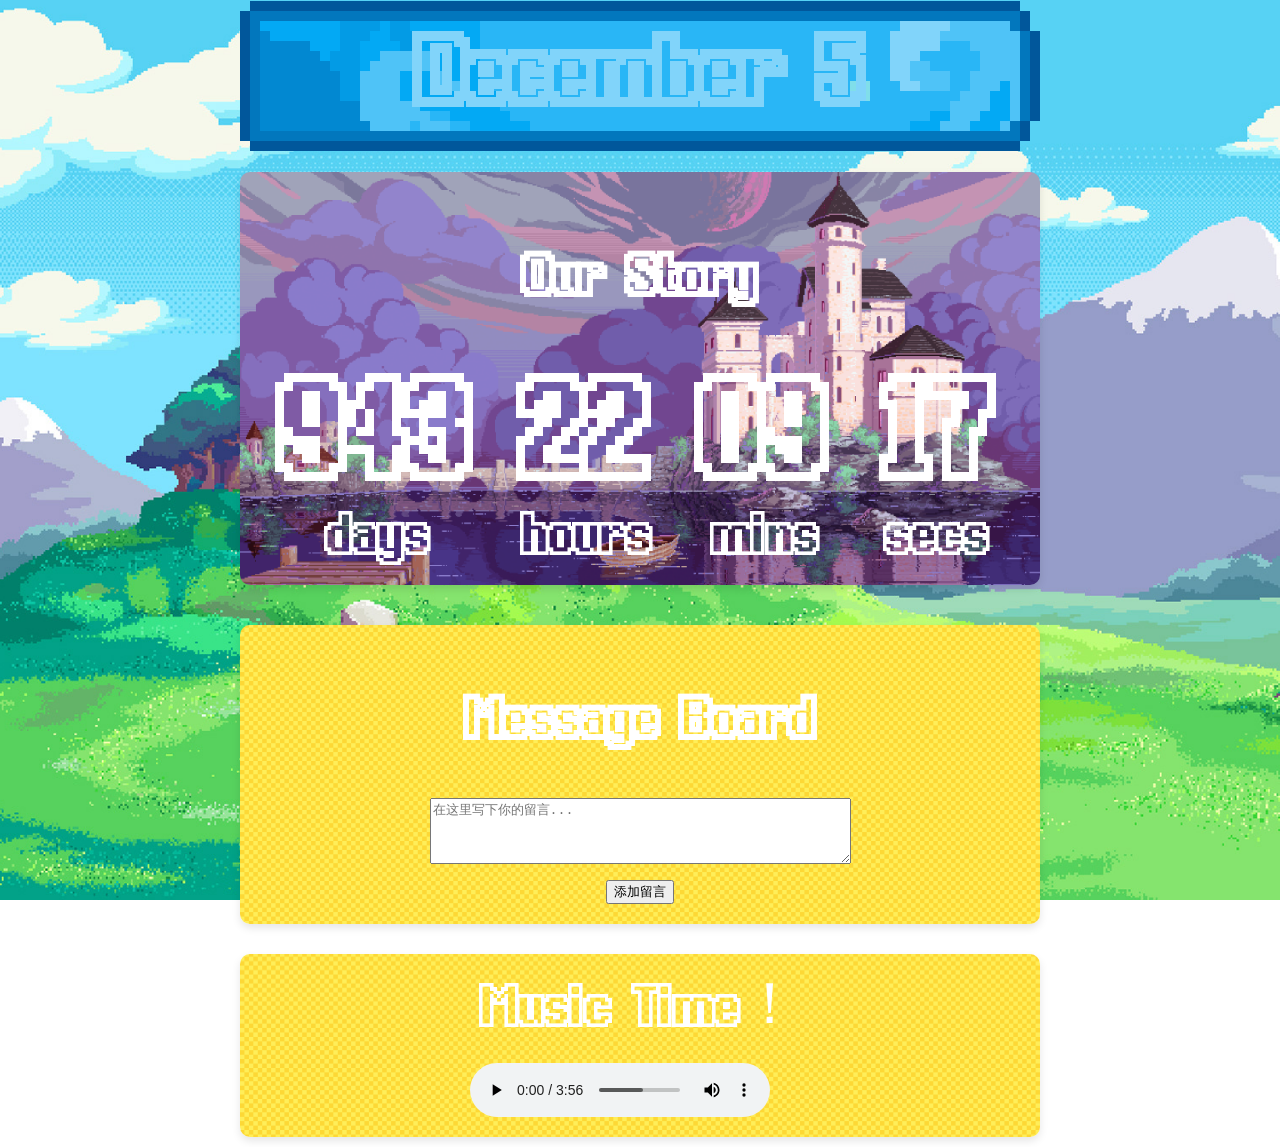
==== index.html @ 90c89a12 "Update and rename main.html to index.html" ====
<!DOCTYPE html>
<html lang="en">
<head>
    <meta charset="UTF-8">
    <meta name="viewport" content="width=device-width, initial-scale=1.0">
    <title>我们的纪念网站</title>
    <link rel="stylesheet" href="css/styles.css">
    <script src="scripts/header_date.js" defer></script>
    <script src="scripts/timer.js" defer></script> 
    <script src="scripts/message.js" defer></script> 
</head>
<body>
    <!-- banner -->
    <header>
        <h1 id="currentDate"></h1>
    </header>

    <!-- timer -->
    <div class="container">
        <h3>Our Story</h3>
        <div class="countdown-container">
            <div class="countdown-el days-c">
                <p class="big-text" id="days">0</p>
                <span>days</span>
            </div>
            <div class="countdown-el hours-c">
                <p class="big-text" id="hours">0</p>
                <span>hours</span>
            </div>
            <div class="countdown-el mins-c">
                <p class="big-text" id="mins">0</p>
                <span>mins</span>
            </div>
            <div class="countdown-el seconds-c">
                <p class="big-text" id="seconds">0</p>
                <span>secs</span>
            </div>
        </div>
    </div>

    <!-- message board -->
    <div id="message-board" class="message-container">
        <h2>Message Board</h2>
        <textarea id="messageInput" placeholder="在这里写下你的留言..." rows="4" cols="50"></textarea>
        <br>
        <button onclick="addMessage()">添加留言</button>
        <div id="messages"></div>
    </div>

    <!-- music -->
    <div id="music-player" class="music-container">
        <p>Music Time！</p>
        <audio controls>
            <source src="music/lovestory.mp3" type="audio/mpeg">
        </audio>
    </div>

</body>
</html>
---- css/styles.css ----
@font-face {
    font-family: "GenericMobile";
    src: url("../font/GenericMobileSystemO.ttf") format("truetype");
}

body {
    font-family: "GenericMobile", sans-serif;
    background: url('../images/grass.jpg') no-repeat center center fixed;
    background-size: cover;
    margin: 0;
    padding: 0;
    display: flex;
    flex-direction: column;
    align-items: center;
    color: white;
}

header {
    background: url('../images/title_june.png') no-repeat center center;
    background-size: contain; /* 保持比例 */
    width: 800px;
    height: 100%; 
    color: white;
    text-align: center;
    position: relative;
}

header h1 {
    line-height: 150px; /* 让标题在150px高的header中垂直居中 */
    margin: 0;
    font-size: 6em;
    color: #81d4fa;
    padding-top: 2px;
}

.container {
    display: flex;
    flex-direction: column;
    align-items: center;
    text-align: center;
    width: 760px; /* 设置宽度为800px */
    /*background-color: rgba(0, 0, 0, 0.5); /* 设置背景颜色为半透明黑色 */
    background: url('../images/background2.jpg') no-repeat center center; /* 设置背景图片 */
    background-size: cover; /* 保持背景图片比例 */
    padding: 20px; /* 添加内边距 */
    margin: 20px auto; /* 使容器居中 */
    border-radius: 10px; /* 圆角 */
    box-shadow: 0 4px 8px rgba(0, 0, 0, 0.1); /* 添加阴影 */
    
}

h3 {
    font-size: 3.6em;
    
}

.countdown-container {
    display: flex;
    justify-content: center;
    gap: 50px;
    
    
}

.countdown-el {
    display: flex;
    flex-direction: column;
    align-items: center;
}

.big-text {
    font-size: 9em;
    margin: 0;
}

.countdown-el span {
    font-size: 3.6em;
}


.message {
    border: 1px solid #ccc;
    padding: 10px;
    margin-bottom: 10px;
    position: relative;
    display: flex;
    flex-direction: column;
    align-items: flex-start;
    
    
}

.message-container {
    display: flex;
    flex-direction: column;
    align-items: center;
    text-align: center;
    width: 760px; /* 设置宽度为800px */
    /*background-color: rgba(0, 0, 0, 0.5); /* 设置背景颜色为半透明黑色 */
    background: url('../images/background_raw.png') no-repeat center center; /* 设置背景图片 */
    background-size: cover; /* 保持背景图片比例 */
    padding: 20px; /* 添加内边距 */
    margin: 20px auto; /* 使容器居中 */
    border-radius: 10px; /* 圆角 */
    box-shadow: 0 4px 8px rgba(0, 0, 0, 0.1); /* 添加阴影 */
}

h2 {
    font-size: 3.6em;
}

.message-text {
    margin: 0 0 10px 0;
    font-size: 1.2em;
}

.message-buttons {
    display: flex;
    gap: 5px;
}

.message button {
    margin-right: 5px;
    padding: 5px 10px;
    border: none;
    background-color: #ff69b4;
    color: white;
    cursor: pointer;
    font-size: 1em;
}

.message button:hover {
    background-color: #ff1493;
}

/* 特定按钮的样式 */
.message button.like-button,
.message button.dislike-button {
    background-color: #ddd;
    color: #000;
}

.message button.like-button:hover,
.message button.dislike-button:hover {
    background-color: #bbb;
}

#music-player {
    margin: 10px;
    text-align: center;
}

.music-container {
    display: flex;
    flex-direction: column;
    align-items: center;
    text-align: center;
    width: 760px; /* 设置宽度为800px */
    /*background-color: rgba(0, 0, 0, 0.5); /* 设置背景颜色为半透明黑色 */
    background: url('../images/background_raw.png') no-repeat center center; /* 设置背景图片 */
    background-size: cover; /* 保持背景图片比例 */
    padding: 20px; /* 添加内边距 */
    margin: 20px auto; /* 使容器居中 */
    border-radius: 10px; /* 圆角 */
    box-shadow: 0 4px 8px rgba(0, 0, 0, 0.1); /* 添加阴影 */
}

.music-container p {
    margin: 0 0 10px 0; /* 调整段落的下边距 */
    font-size: 3.6em;
    line-height: 1.2; /* 调整行高，使文本更紧凑 */
    text-align: center; /* 确保文本居中 */
}

.music-container audio {
    margin-top: 10px; /* 为音频播放器添加上边距 */
    margin-right: 40px;
    text-align: center; /* 确保音频播放器居中 */
}
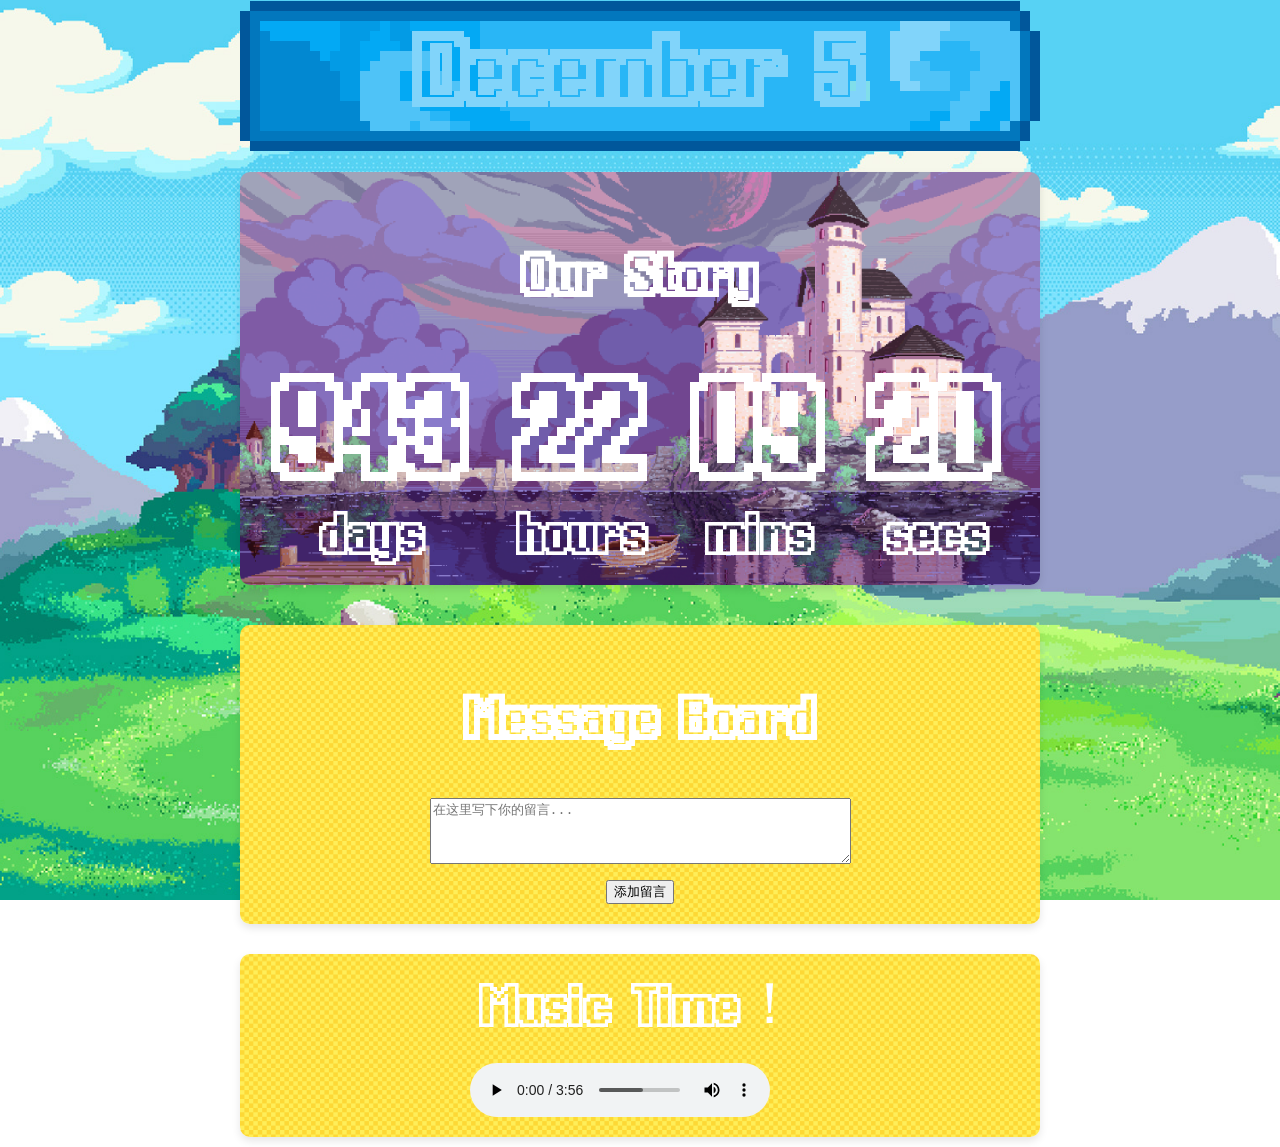
==== commit b01fefc5: "Update index.html" ====
--- a/index.html
+++ b/index.html
@@ -3,7 +3,7 @@
 <head>
     <meta charset="UTF-8">
     <meta name="viewport" content="width=device-width, initial-scale=1.0">
-    <title>我们的纪念网站</title>
+    <title>你好哇</title>
     <link rel="stylesheet" href="css/styles.css">
     <script src="scripts/header_date.js" defer></script>
     <script src="scripts/timer.js" defer></script> 
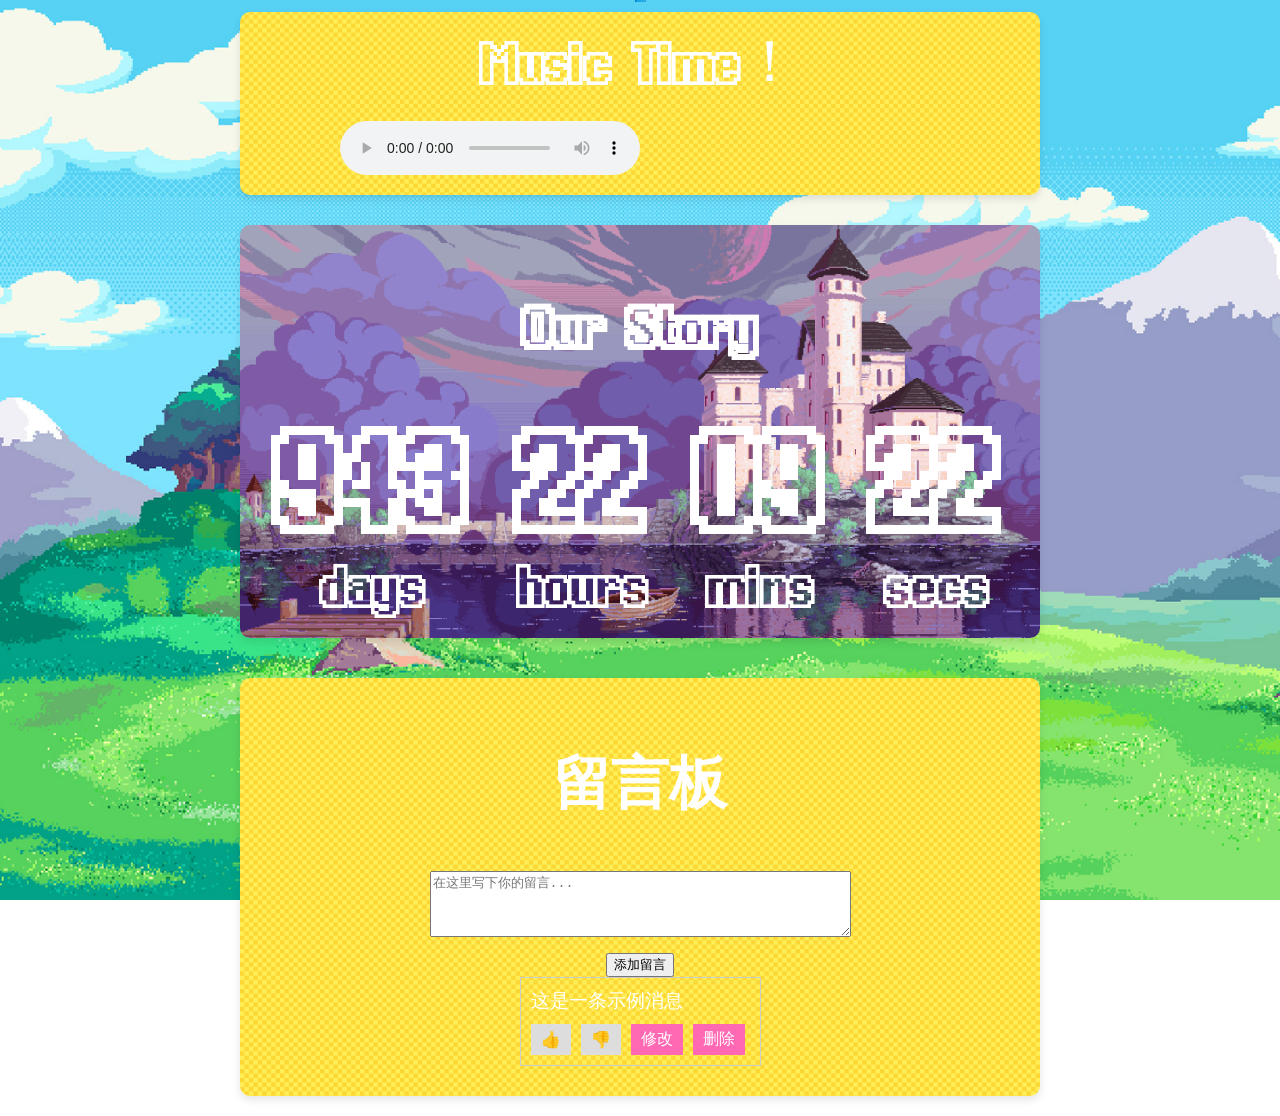
==== commit 216026ef: "Update index.html" ====
--- a/index.html
+++ b/index.html
@@ -5,17 +5,22 @@
     <meta name="viewport" content="width=device-width, initial-scale=1.0">
     <title>你好哇</title>
     <link rel="stylesheet" href="css/styles.css">
-    <script src="scripts/header_date.js" defer></script>
-    <script src="scripts/timer.js" defer></script> 
-    <script src="scripts/message.js" defer></script> 
+    <script src="scripts/timer.js" defer></script>
+    <script src="scripts/header-date.js" defer></script> <!-- 确保路径正确 -->
 </head>
 <body>
-    <!-- banner -->
     <header>
         <h1 id="currentDate"></h1>
     </header>
 
-    <!-- timer -->
+    <!-- music -->
+    <div id="music-player" class="music-container">
+        <p>Music Time！</p>
+        <audio controls>
+            <source src="lovestory.mp3" type="audio/mpeg">
+        </audio>
+    </div>
+
     <div class="container">
         <h3>Our Story</h3>
         <div class="countdown-container">
@@ -38,22 +43,24 @@
         </div>
     </div>
 
-    <!-- message board -->
     <div id="message-board" class="message-container">
-        <h2>Message Board</h2>
+        <h2>留言板</h2>
         <textarea id="messageInput" placeholder="在这里写下你的留言..." rows="4" cols="50"></textarea>
         <br>
         <button onclick="addMessage()">添加留言</button>
-        <div id="messages"></div>
+        <div id="messages">
+            <div class="message">
+                <p class="message-text">这是一条示例消息</p>
+                <div class="message-buttons">
+                    <button class="like-button">👍</button>
+                    <button class="dislike-button">👎</button>
+                    <button>修改</button>
+                    <button>删除</button>
+                </div>
+            </div>
+        </div>
     </div>
 
-    <!-- music -->
-    <div id="music-player" class="music-container">
-        <p>Music Time！</p>
-        <audio controls>
-            <source src="music/lovestory.mp3" type="audio/mpeg">
-        </audio>
-    </div>
-
+    <script src="scripts/message-board.js"></script>
 </body>
 </html>
--- a/css/styles.css
+++ b/css/styles.css
@@ -39,27 +39,22 @@
     align-items: center;
     text-align: center;
     width: 760px; /* 设置宽度为800px */
-    /*background-color: rgba(0, 0, 0, 0.5); /* 设置背景颜色为半透明黑色 */
     background: url('../images/background2.jpg') no-repeat center center; /* 设置背景图片 */
     background-size: cover; /* 保持背景图片比例 */
     padding: 20px; /* 添加内边距 */
     margin: 20px auto; /* 使容器居中 */
     border-radius: 10px; /* 圆角 */
     box-shadow: 0 4px 8px rgba(0, 0, 0, 0.1); /* 添加阴影 */
-    
 }
 
 h3 {
     font-size: 3.6em;
-    
 }
 
 .countdown-container {
     display: flex;
     justify-content: center;
     gap: 50px;
-    
-    
 }
 
 .countdown-el {
@@ -77,6 +72,19 @@
     font-size: 3.6em;
 }
 
+.message-container {
+    display: flex;
+    flex-direction: column;
+    align-items: center;
+    text-align: center;
+    width: 760px; /* 设置宽度为800px */
+    background: url('../images/background_raw.png') no-repeat center center; /* 设置背景图片 */
+    background-size: cover; /* 保持背景图片比例 */
+    padding: 20px; /* 添加内边距 */
+    margin: 20px auto; /* 使容器居中 */
+    border-radius: 10px; /* 圆角 */
+    box-shadow: 0 4px 8px rgba(0, 0, 0, 0.1); /* 添加阴影 */
+}
 
 .message {
     border: 1px solid #ccc;
@@ -86,23 +94,6 @@
     display: flex;
     flex-direction: column;
     align-items: flex-start;
-    
-    
-}
-
-.message-container {
-    display: flex;
-    flex-direction: column;
-    align-items: center;
-    text-align: center;
-    width: 760px; /* 设置宽度为800px */
-    /*background-color: rgba(0, 0, 0, 0.5); /* 设置背景颜色为半透明黑色 */
-    background: url('../images/background_raw.png') no-repeat center center; /* 设置背景图片 */
-    background-size: cover; /* 保持背景图片比例 */
-    padding: 20px; /* 添加内边距 */
-    margin: 20px auto; /* 使容器居中 */
-    border-radius: 10px; /* 圆角 */
-    box-shadow: 0 4px 8px rgba(0, 0, 0, 0.1); /* 添加阴影 */
 }
 
 h2 {
@@ -156,7 +147,6 @@
     align-items: center;
     text-align: center;
     width: 760px; /* 设置宽度为800px */
-    /*background-color: rgba(0, 0, 0, 0.5); /* 设置背景颜色为半透明黑色 */
     background: url('../images/background_raw.png') no-repeat center center; /* 设置背景图片 */
     background-size: cover; /* 保持背景图片比例 */
     padding: 20px; /* 添加内边距 */
@@ -174,6 +164,6 @@
 
 .music-container audio {
     margin-top: 10px; /* 为音频播放器添加上边距 */
-    margin-right: 40px;
+    margin-right: 300px;
     text-align: center; /* 确保音频播放器居中 */
-}+}
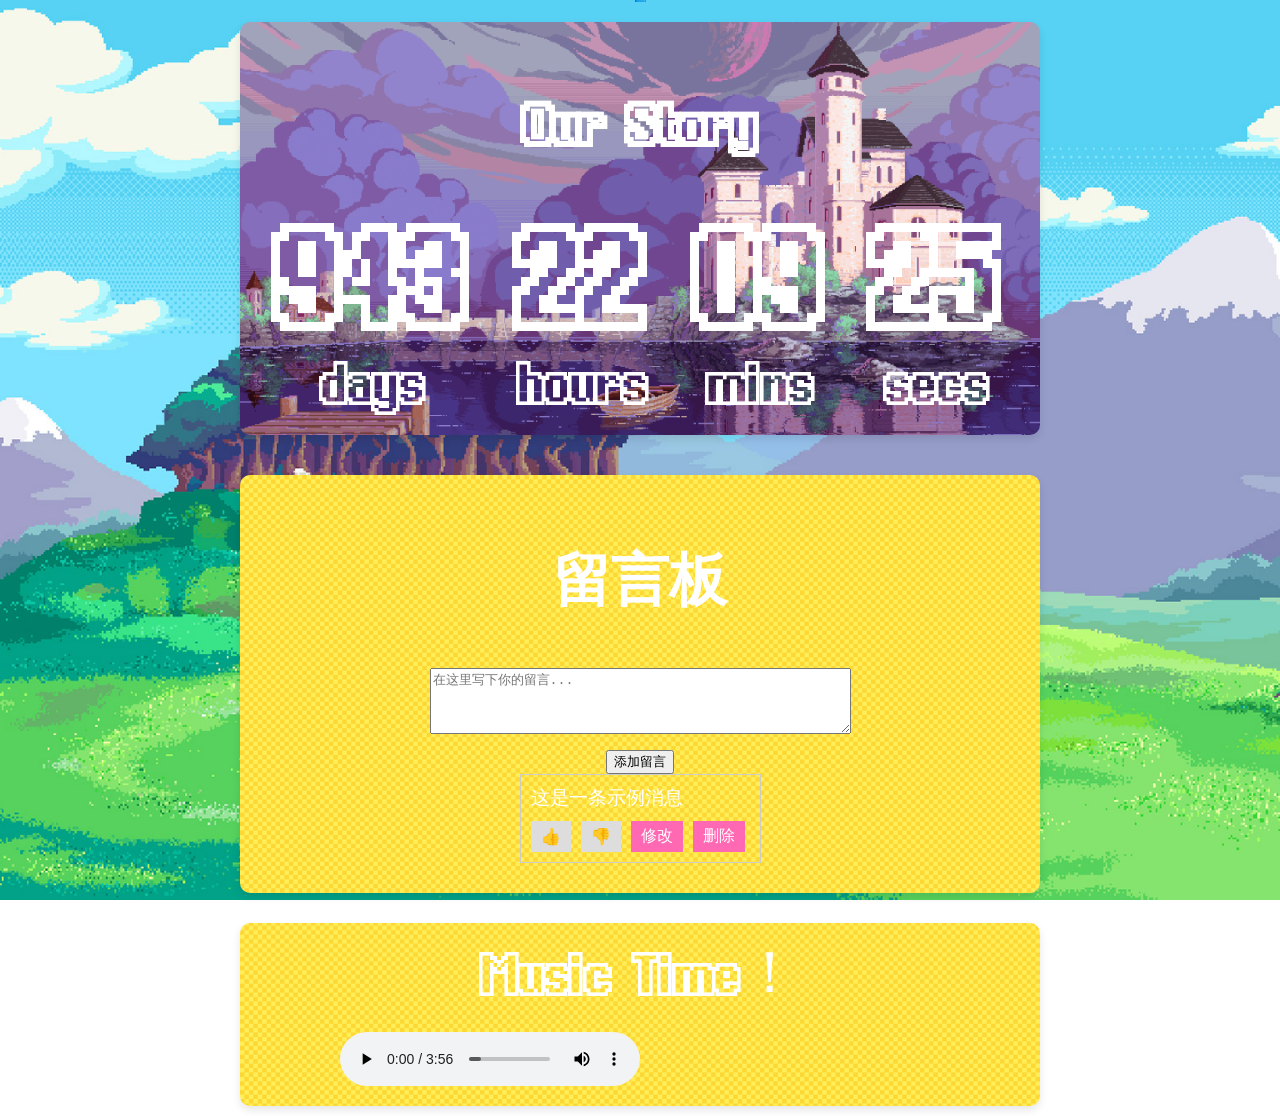
==== commit a6f270b6: "Update index.html" ====
--- a/index.html
+++ b/index.html
@@ -6,20 +6,13 @@
     <title>你好哇</title>
     <link rel="stylesheet" href="css/styles.css">
     <script src="scripts/timer.js" defer></script>
-    <script src="scripts/header-date.js" defer></script> <!-- 确保路径正确 -->
+    <script src="scripts/header-date.js" defer></script> 
+    <script src="scripts/message-board.js"></script>
 </head>
 <body>
     <header>
         <h1 id="currentDate"></h1>
     </header>
-
-    <!-- music -->
-    <div id="music-player" class="music-container">
-        <p>Music Time！</p>
-        <audio controls>
-            <source src="lovestory.mp3" type="audio/mpeg">
-        </audio>
-    </div>
 
     <div class="container">
         <h3>Our Story</h3>
@@ -61,6 +54,12 @@
         </div>
     </div>
 
-    <script src="scripts/message-board.js"></script>
+    <!-- music -->
+    <div id="music-player" class="music-container">
+        <p>Music Time！</p>
+        <audio controls>
+            <source src="music/lovestory.mp3" type="audio/mpeg">
+        </audio>
+    </div>
 </body>
 </html>
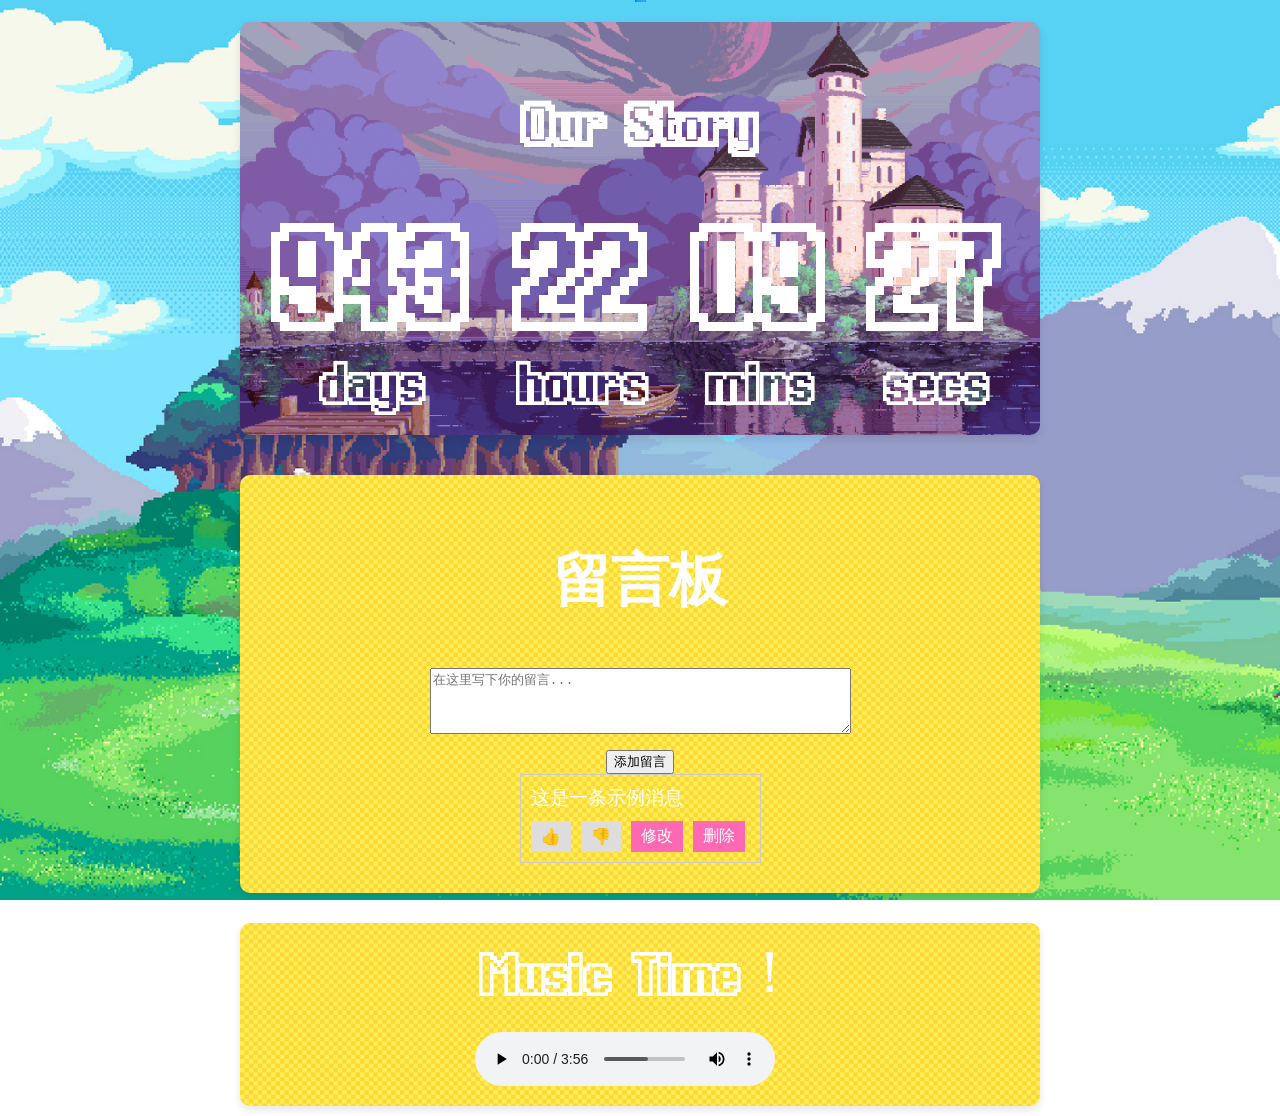
==== commit 63dc7122: "Update index.html" ====
--- a/index.html
+++ b/index.html
@@ -61,5 +61,7 @@
             <source src="music/lovestory.mp3" type="audio/mpeg">
         </audio>
     </div>
+
 </body>
 </html>
+
--- a/css/styles.css
+++ b/css/styles.css
@@ -164,6 +164,6 @@
 
 .music-container audio {
     margin-top: 10px; /* 为音频播放器添加上边距 */
-    margin-right: 300px;
+    margin-right: 30px;
     text-align: center; /* 确保音频播放器居中 */
 }
